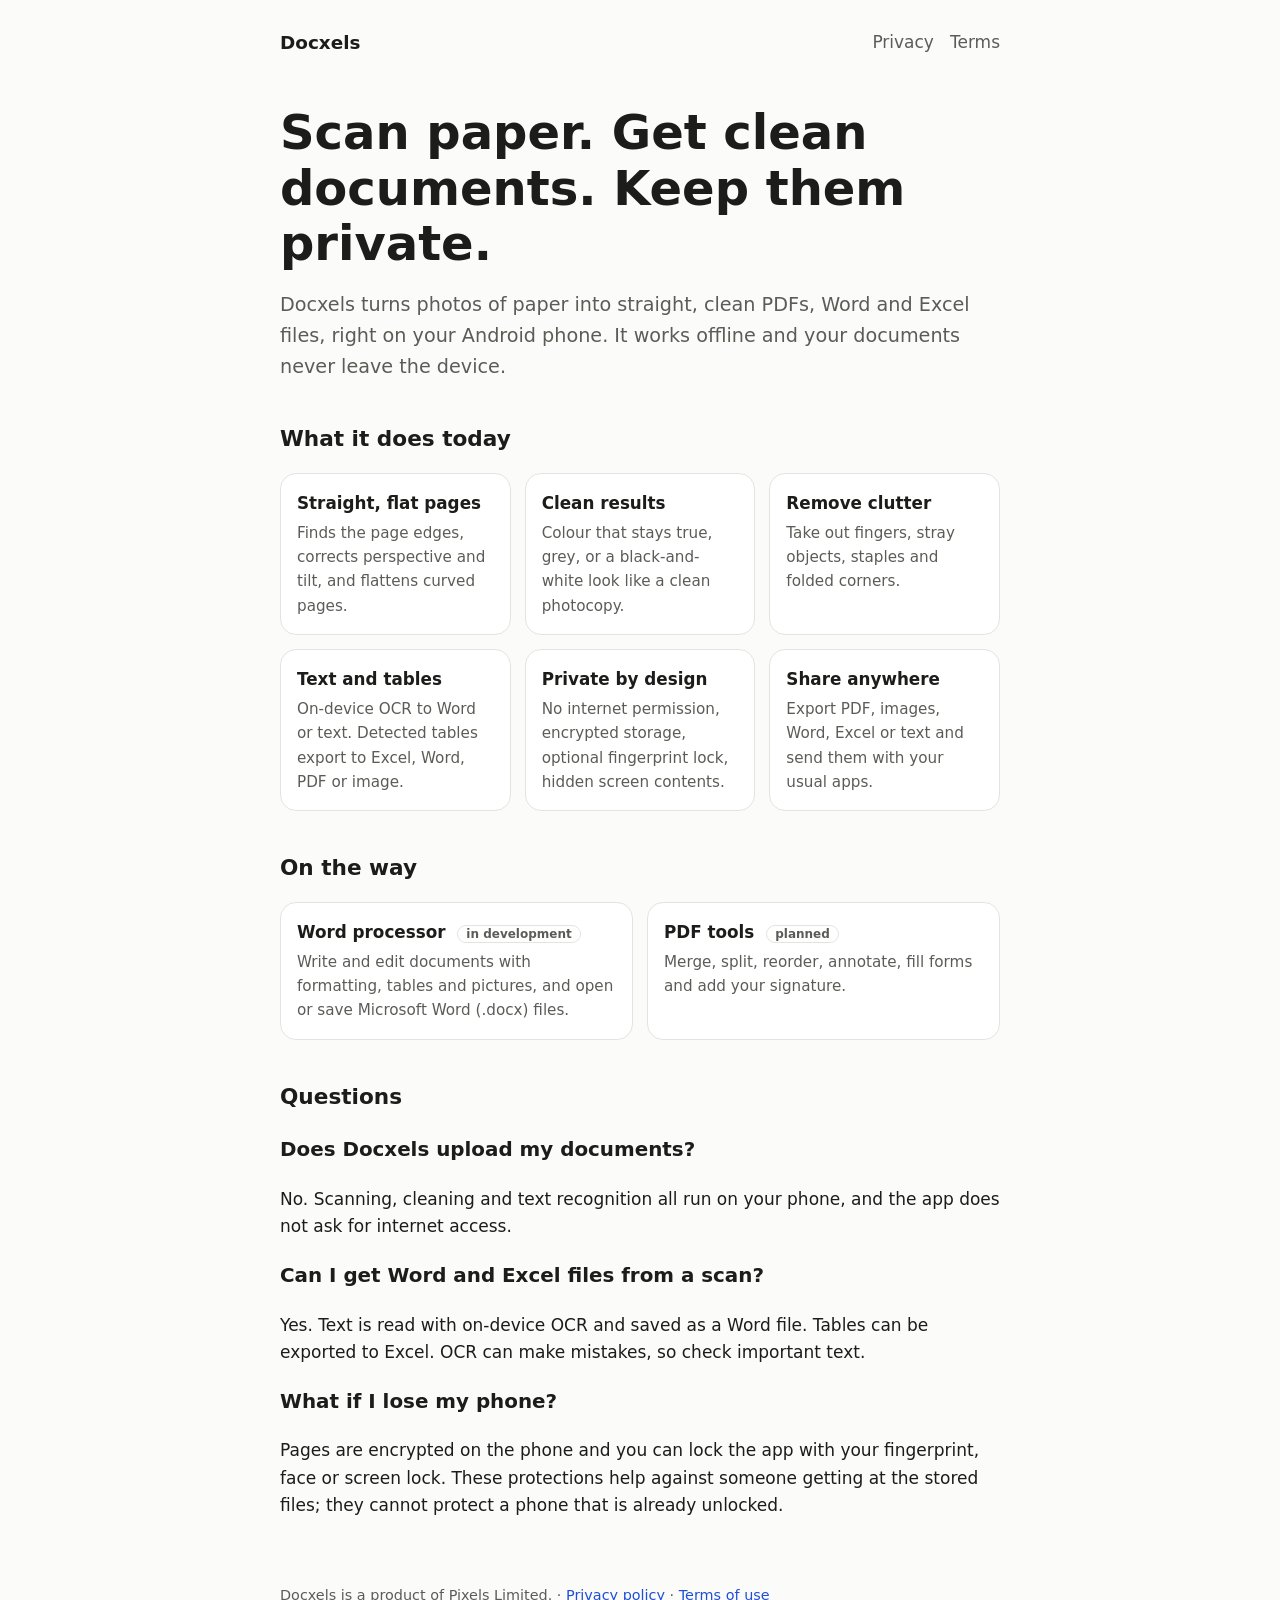
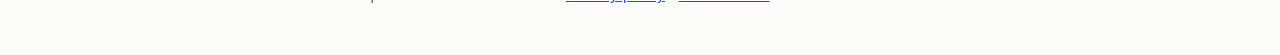
==== docs/index.html @ 060ca48e "Remove network permissions, add CI guard, public site and store listing Co-Authored-By: Claude Sonne" ====
<!doctype html>
<html lang="en">
<head>
<meta charset="utf-8">
<meta name="viewport" content="width=device-width,initial-scale=1">
<title>Docxels – Private document scanner for Android | Pixels Limited</title>
<meta name="description" content="Scan paper into clean PDFs, Word and Excel files on your phone. Straightens pages, removes fingers, reads text with OCR. Works offline, nothing is uploaded.">
<link rel="canonical" href="https://icode010101.github.io/Doc-Scanner/">
<meta name="robots" content="index,follow">
<meta property="og:type" content="website">
<meta property="og:site_name" content="Docxels">
<meta property="og:title" content="Docxels – Private document scanner for Android">
<meta property="og:description" content="Clean PDF, Word and Excel scans from your camera. Works offline; your documents never leave your phone.">
<meta property="og:url" content="https://icode010101.github.io/Doc-Scanner/">
<meta name="twitter:card" content="summary">
<meta name="theme-color" content="#1f4fd8">
<link rel="stylesheet" href="styles.css">
<script type="application/ld+json">
{"@context":"https://schema.org","@type":"SoftwareApplication","name":"Docxels","operatingSystem":"Android","applicationCategory":"BusinessApplication",
"description":"Document scanner and document workspace for Android: straightens and cleans scans, reads text with OCR, and exports PDF, Word, Excel and images. Works offline.",
"offers":{"@type":"Offer","price":"0","priceCurrency":"USD"},
"publisher":{"@type":"Organization","name":"Pixels Limited"},
"featureList":["Automatic page edge detection and straightening","Curved-page flattening","Finger and object removal","Colour, grey and black-and-white photocopy modes","On-device text recognition (OCR) to Word and text","Tables to Excel, Word, PDF and image","PDF and image export","App lock with fingerprint or screen lock","Encrypted storage on the phone"]}
</script>
<script type="application/ld+json">
{"@context":"https://schema.org","@type":"FAQPage","mainEntity":[
{"@type":"Question","name":"Does Docxels upload my documents?","acceptedAnswer":{"@type":"Answer","text":"No. Scanning, cleaning and text recognition run on your phone, and the app does not request internet access."}},
{"@type":"Question","name":"Can Docxels export to Word and Excel?","acceptedAnswer":{"@type":"Answer","text":"Yes. Scans can be exported as PDF, images, plain text, or Word using on-device OCR, and detected tables can be exported to Excel, Word, PDF or image."}},
{"@type":"Question","name":"Is my data protected if my phone is lost?","acceptedAnswer":{"@type":"Answer","text":"Pages are encrypted on the phone with a key held in the Android Keystore, and you can add an app lock that asks for your fingerprint, face or screen lock."}}]}
</script>
</head>
<body>
<header><a class="brand" href="./">Docxels</a><nav><a href="privacy.html">Privacy</a><a href="terms.html">Terms</a></nav></header>
<main>
<h1>Scan paper. Get clean documents. Keep them private.</h1>
<p class="lead">Docxels turns photos of paper into straight, clean PDFs, Word and Excel files, right on your Android phone. It works offline and your documents never leave the device.</p>

<h2>What it does today</h2>
<div class="grid">
<div class="card"><h3>Straight, flat pages</h3><p>Finds the page edges, corrects perspective and tilt, and flattens curved pages.</p></div>
<div class="card"><h3>Clean results</h3><p>Colour that stays true, grey, or a black-and-white look like a clean photocopy.</p></div>
<div class="card"><h3>Remove clutter</h3><p>Take out fingers, stray objects, staples and folded corners.</p></div>
<div class="card"><h3>Text and tables</h3><p>On-device OCR to Word or text. Detected tables export to Excel, Word, PDF or image.</p></div>
<div class="card"><h3>Private by design</h3><p>No internet permission, encrypted storage, optional fingerprint lock, hidden screen contents.</p></div>
<div class="card"><h3>Share anywhere</h3><p>Export PDF, images, Word, Excel or text and send them with your usual apps.</p></div>
</div>

<h2>On the way</h2>
<div class="grid">
<div class="card"><h3>Word processor <span class="soon">in development</span></h3><p>Write and edit documents with formatting, tables and pictures, and open or save Microsoft Word (.docx) files.</p></div>
<div class="card"><h3>PDF tools <span class="soon">planned</span></h3><p>Merge, split, reorder, annotate, fill forms and add your signature.</p></div>
</div>

<h2>Questions</h2>
<h3>Does Docxels upload my documents?</h3>
<p>No. Scanning, cleaning and text recognition all run on your phone, and the app does not ask for internet access.</p>
<h3>Can I get Word and Excel files from a scan?</h3>
<p>Yes. Text is read with on-device OCR and saved as a Word file. Tables can be exported to Excel. OCR can make mistakes, so check important text.</p>
<h3>What if I lose my phone?</h3>
<p>Pages are encrypted on the phone and you can lock the app with your fingerprint, face or screen lock. These protections help against someone getting at the stored files; they cannot protect a phone that is already unlocked.</p>
</main>
<footer>Docxels is a product of Pixels Limited. · <a href="privacy.html">Privacy policy</a> · <a href="terms.html">Terms of use</a></footer>
</body>
</html>
---- docs/styles.css ----
:root{--bg:#fbfbfa;--fg:#1c1c1a;--muted:#5c5c57;--accent:#1f4fd8;--card:#fff;--line:#e4e4df}
@media (prefers-color-scheme:dark){:root{--bg:#121211;--fg:#f1f1ee;--muted:#a7a7a0;--accent:#8fb0ff;--card:#1b1b19;--line:#2c2c29}}
*{box-sizing:border-box}body{margin:0;background:var(--bg);color:var(--fg);font:17px/1.6 system-ui,-apple-system,Segoe UI,Roboto,sans-serif}
main,header,footer{max-width:760px;margin:0 auto;padding:0 20px}header{padding-top:28px;display:flex;justify-content:space-between;align-items:center}
header a.brand{font-weight:700;font-size:1.15rem;color:var(--fg);text-decoration:none}nav a{margin-left:16px;color:var(--muted);text-decoration:none}
h1{font-size:clamp(2rem,6vw,3rem);line-height:1.15;margin:48px 0 12px}h2{font-size:1.35rem;margin:40px 0 8px}p.lead{font-size:1.2rem;color:var(--muted)}
a{color:var(--accent)}ul{padding-left:1.2em}li{margin:6px 0}
.grid{display:grid;grid-template-columns:repeat(auto-fit,minmax(220px,1fr));gap:14px;margin-top:16px}
.card{background:var(--card);border:1px solid var(--line);border-radius:16px;padding:16px}.card h3{margin:0 0 4px;font-size:1.05rem}.card p{margin:0;color:var(--muted);font-size:.95rem}
.soon{font-size:.75rem;border:1px solid var(--line);border-radius:99px;padding:1px 8px;color:var(--muted);margin-left:6px;white-space:nowrap}
footer{padding:48px 20px;color:var(--muted);font-size:.9rem}
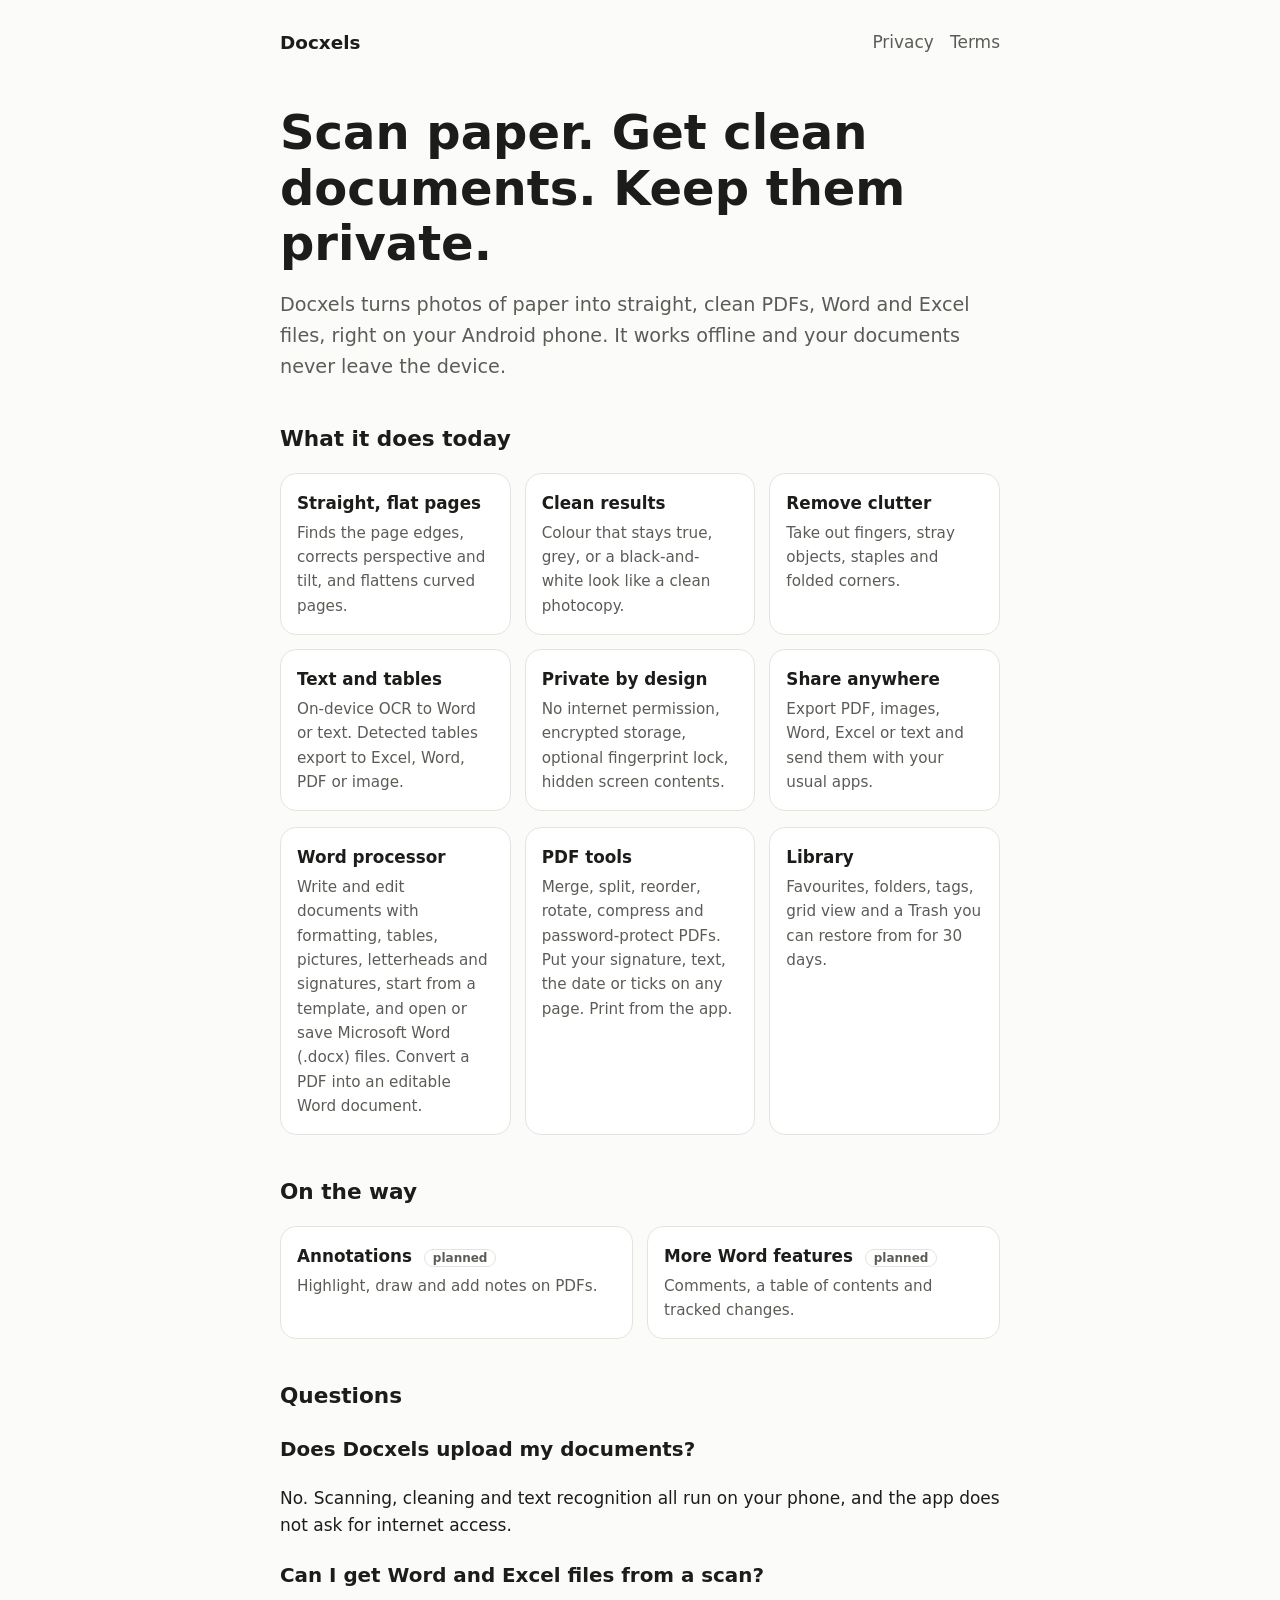
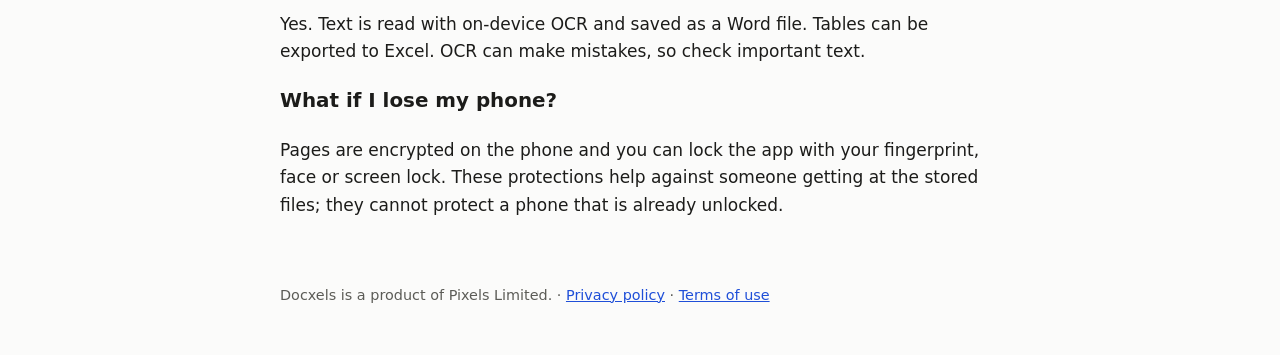
==== commit 2f50b13f: "Print, export settings, library favourites/folders/tags/trash, site and notes" ====
--- a/docs/index.html
+++ b/docs/index.html
@@ -5,13 +5,13 @@
 <meta name="viewport" content="width=device-width,initial-scale=1">
 <title>Docxels – Private document scanner for Android | Pixels Limited</title>
 <meta name="description" content="Scan paper into clean PDFs, Word and Excel files on your phone. Straightens pages, removes fingers, reads text with OCR. Works offline, nothing is uploaded.">
-<link rel="canonical" href="https://icode010101.github.io/Doc-Scanner/">
+<link rel="canonical" href="https://docxels.pixelslimited.ng/">
 <meta name="robots" content="index,follow">
 <meta property="og:type" content="website">
 <meta property="og:site_name" content="Docxels">
 <meta property="og:title" content="Docxels – Private document scanner for Android">
 <meta property="og:description" content="Clean PDF, Word and Excel scans from your camera. Works offline; your documents never leave your phone.">
-<meta property="og:url" content="https://icode010101.github.io/Doc-Scanner/">
+<meta property="og:url" content="https://docxels.pixelslimited.ng/">
 <meta name="twitter:card" content="summary">
 <meta name="theme-color" content="#1f4fd8">
 <link rel="stylesheet" href="styles.css">
@@ -20,7 +20,7 @@
 "description":"Document scanner and document workspace for Android: straightens and cleans scans, reads text with OCR, and exports PDF, Word, Excel and images. Works offline.",
 "offers":{"@type":"Offer","price":"0","priceCurrency":"USD"},
 "publisher":{"@type":"Organization","name":"Pixels Limited"},
-"featureList":["Automatic page edge detection and straightening","Curved-page flattening","Finger and object removal","Colour, grey and black-and-white photocopy modes","On-device text recognition (OCR) to Word and text","Tables to Excel, Word, PDF and image","PDF and image export","App lock with fingerprint or screen lock","Encrypted storage on the phone"]}
+"featureList":["Automatic page edge detection and straightening","Curved-page flattening","Finger and object removal","Colour, grey and black-and-white photocopy modes","On-device text recognition (OCR) to Word and text","Tables to Excel, Word, PDF and image","PDF and image export","App lock with fingerprint or screen lock","Encrypted storage on the phone","Word processor with .docx open and save","PDF to Word","Merge, split, reorder, rotate, compress and password-protect PDFs","Sign and fill PDFs","Document templates"]}
 </script>
 <script type="application/ld+json">
 {"@context":"https://schema.org","@type":"FAQPage","mainEntity":[
@@ -45,10 +45,16 @@
 <div class="card"><h3>Share anywhere</h3><p>Export PDF, images, Word, Excel or text and send them with your usual apps.</p></div>
 </div>
 
+<div class="grid">
+<div class="card"><h3>Word processor</h3><p>Write and edit documents with formatting, tables, pictures, letterheads and signatures, start from a template, and open or save Microsoft Word (.docx) files. Convert a PDF into an editable Word document.</p></div>
+<div class="card"><h3>PDF tools</h3><p>Merge, split, reorder, rotate, compress and password-protect PDFs. Put your signature, text, the date or ticks on any page. Print from the app.</p></div>
+<div class="card"><h3>Library</h3><p>Favourites, folders, tags, grid view and a Trash you can restore from for 30 days.</p></div>
+</div>
+
 <h2>On the way</h2>
 <div class="grid">
-<div class="card"><h3>Word processor <span class="soon">in development</span></h3><p>Write and edit documents with formatting, tables and pictures, and open or save Microsoft Word (.docx) files.</p></div>
-<div class="card"><h3>PDF tools <span class="soon">planned</span></h3><p>Merge, split, reorder, annotate, fill forms and add your signature.</p></div>
+<div class="card"><h3>Annotations <span class="soon">planned</span></h3><p>Highlight, draw and add notes on PDFs.</p></div>
+<div class="card"><h3>More Word features <span class="soon">planned</span></h3><p>Comments, a table of contents and tracked changes.</p></div>
 </div>
 
 <h2>Questions</h2>
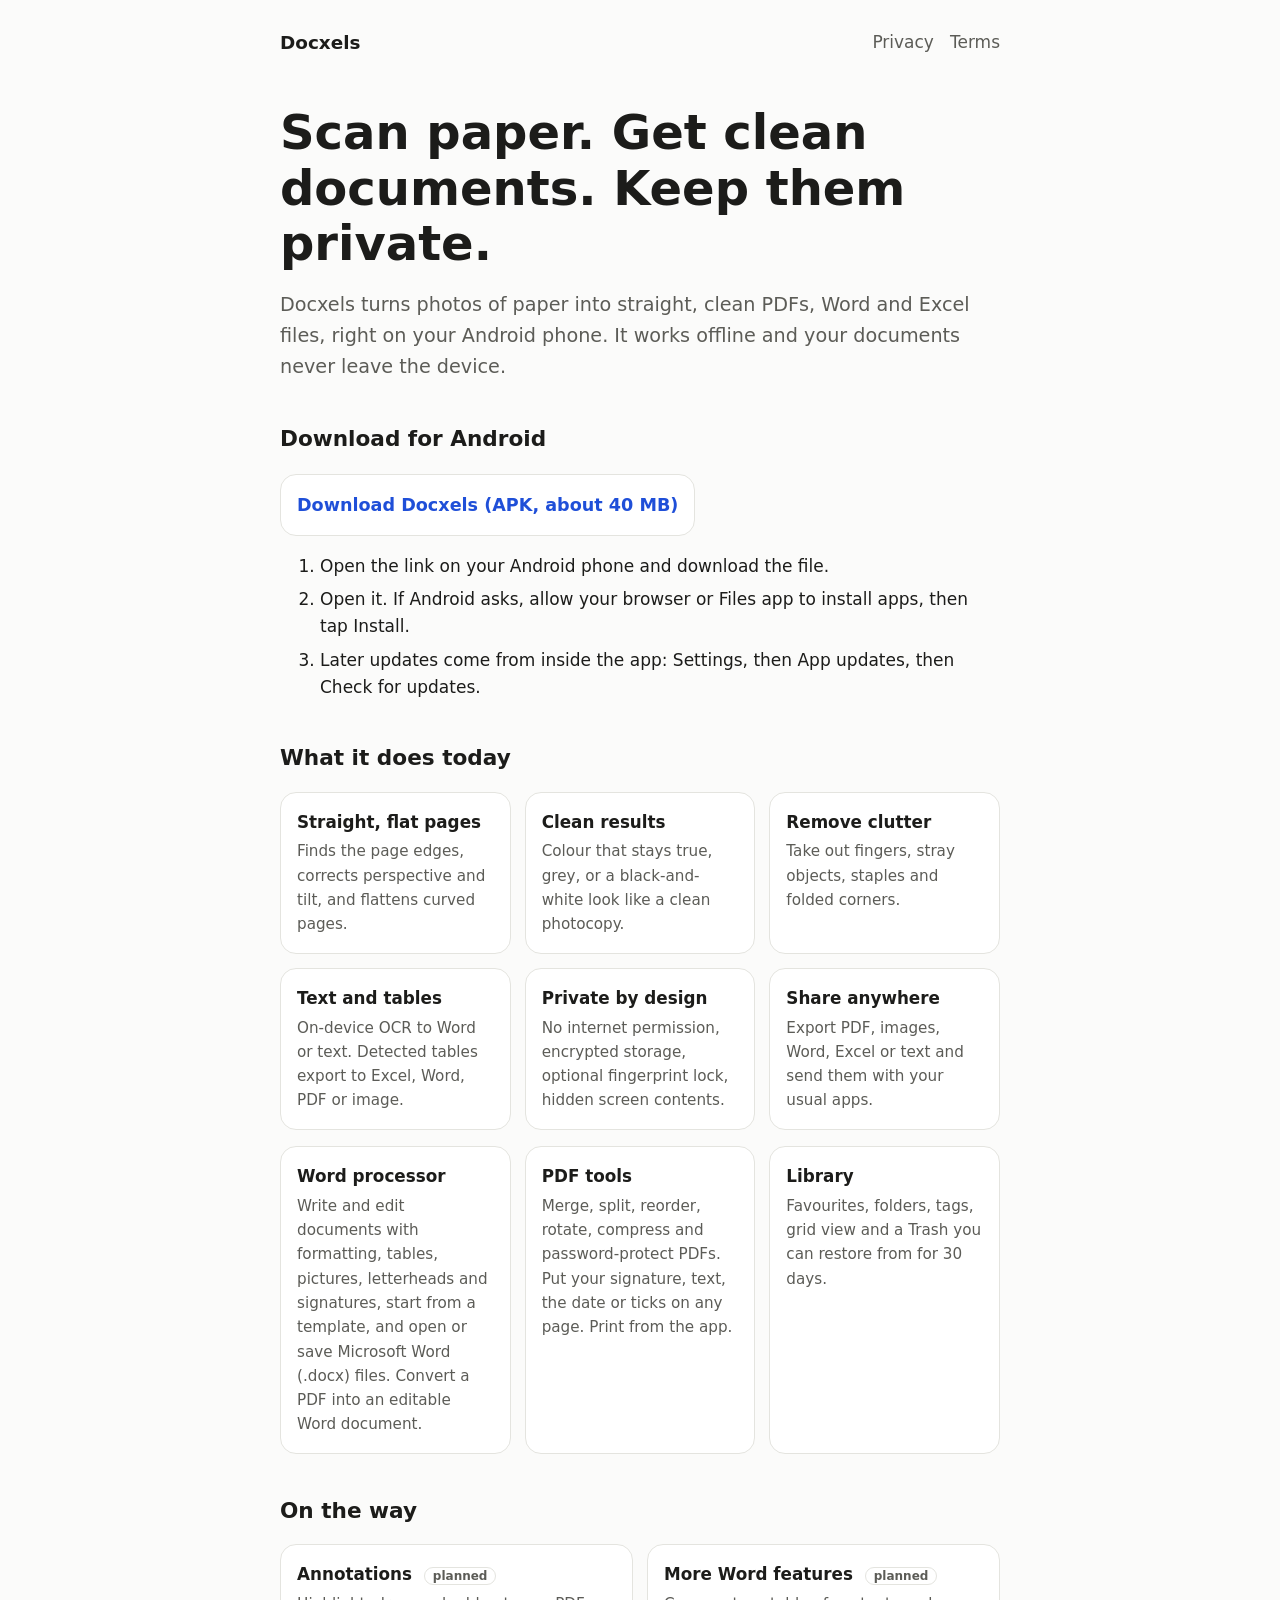
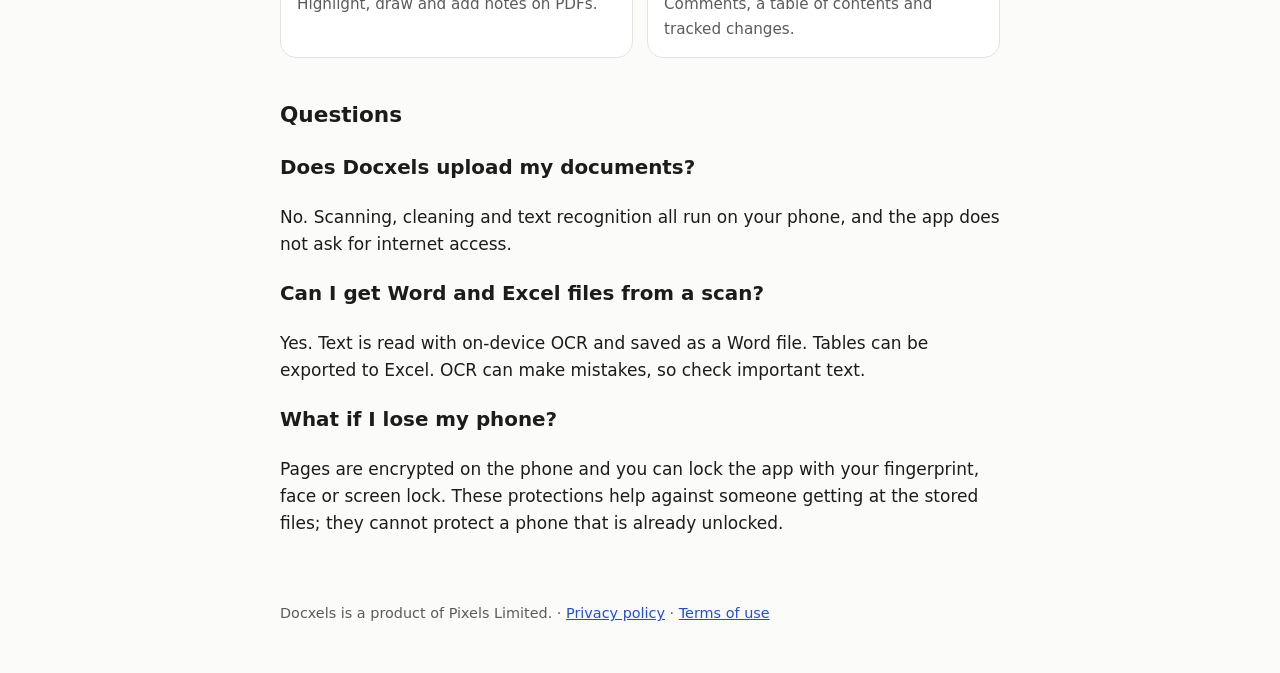
==== commit 794c27a0: "Site: download button and install steps Co-Authored-By: Claude Sonnet 5.5 <noreply@anthropic.com> Cl" ====
--- a/docs/index.html
+++ b/docs/index.html
@@ -35,6 +35,15 @@
 <h1>Scan paper. Get clean documents. Keep them private.</h1>
 <p class="lead">Docxels turns photos of paper into straight, clean PDFs, Word and Excel files, right on your Android phone. It works offline and your documents never leave the device.</p>
 
+<h2 id="download">Download for Android</h2>
+<p><a class="card" style="display:inline-block;font-weight:700;font-size:1.1rem;text-decoration:none" href="https://github.com/iCode010101/docxels-site/releases/latest/download/Docxels.apk">Download Docxels (APK, about 40 MB)</a></p>
+<ol>
+<li>Open the link on your Android phone and download the file.</li>
+<li>Open it. If Android asks, allow your browser or Files app to install apps, then tap Install.</li>
+<li>Later updates come from inside the app: Settings, then App updates, then Check for updates.</li>
+</ol>
+
+
 <h2>What it does today</h2>
 <div class="grid">
 <div class="card"><h3>Straight, flat pages</h3><p>Finds the page edges, corrects perspective and tilt, and flattens curved pages.</p></div>
